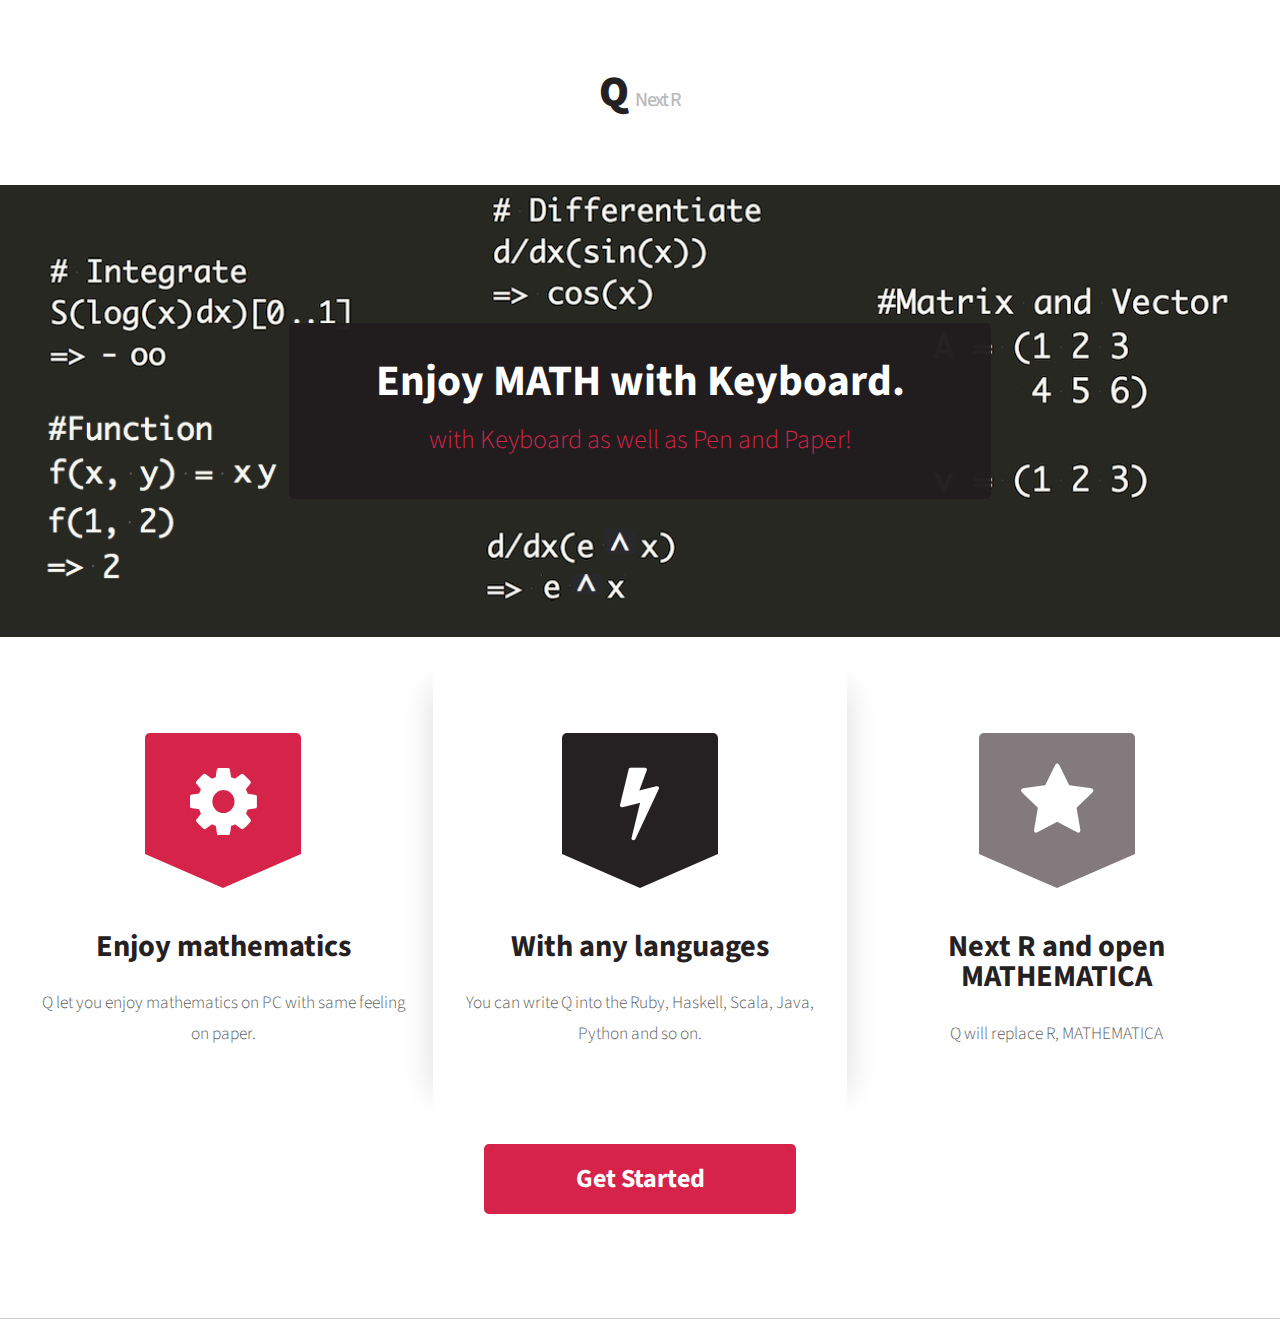
==== index.html @ 9d62e507 "From server" ====
<!DOCTYPE HTML>
<!--
	Dopetrope by HTML5 UP
	html5up.net | @n33co
	Free for personal and commercial use under the CCA 3.0 license (html5up.net/license)
-->
<html>
	<head>
		<title>Q language</title>
		<meta http-equiv="content-type" content="text/html; charset=utf-8" />
		<meta name="description" content="" />
		<meta name="keywords" content="" />
		<!--[if lte IE 8]><script src="css/ie/html5shiv.js"></script><![endif]-->
		<script src="js/jquery.min.js"></script>
		<script src="js/jquery.dropotron.min.js"></script>
		<script src="js/skel.min.js"></script>
		<script src="js/skel-layers.min.js"></script>
		<script src="js/init.js"></script>
		<noscript>
			<link rel="stylesheet" href="css/skel.css" />
			<link rel="stylesheet" href="css/style.css" />
			<link rel="stylesheet" href="css/style-desktop.css" />
		</noscript>
		<!--[if lte IE 8]><link rel="stylesheet" href="css/ie/v8.css" /><![endif]-->

		<script>
		  (function(i,s,o,g,r,a,m){i['GoogleAnalyticsObject']=r;i[r]=i[r]||function(){
		  (i[r].q=i[r].q||[]).push(arguments)},i[r].l=1*new Date();a=s.createElement(o),
		  m=s.getElementsByTagName(o)[0];a.async=1;a.src=g;m.parentNode.insertBefore(a,m)
		  })(window,document,'script','//www.google-analytics.com/analytics.js','ga');

		  ga('create', 'UA-50289438-5', 'auto');
		  ga('send', 'pageview');

		</script>

	</head>
	<body class="homepage">

		<!-- Header -->
			<div id="header-wrapper">
				<div id="header">

					<!-- Logo -->
						<h1><a href="index.html">Q</a> <span style='color: #bbb; font-weight: 500; font-size: 20px;'>Next R</span></h1>

					<!-- Banner -->
						<section id="banner">
							<header>
								<h2>Enjoy MATH with Keyboard.</h2>
								<p>with Keyboard as well as Pen and Paper!</p>
							</header>
						</section>

					<!-- Intro -->
						<section id="intro" class="container">
							<div class="row">
								<div class="4u">
									<section class="first">
										<i class="icon featured fa-cog"></i>
										<header>
											<h2>Enjoy mathematics</h2>
										</header>
										<p>Q let you enjoy mathematics on PC with same feeling on paper.</p>
									</section>
								</div>
								<div class="4u">
									<section class="middle">
										<i class="icon featured alt fa-flash"></i>
										<header>
											<h2>With any languages</h2>
										</header>
										<p>You can write Q into the Ruby, Haskell, Scala, Java, Python and so on.</p>
									</section>
								</div>
								<div class="4u">
									<section class="last">
										<i class="icon featured alt2 fa-star"></i>
										<header>
											<h2>Next R and open MATHEMATICA</h2>
										</header>
										<p>Q will replace R, MATHEMATICA</p>
									</section>
								</div>
							</div>
							<footer>
								<ul class="actions">
									<li><a href="https://github.com/gogotanaka/Q" class="button big">Get Started</a></li>
								</ul>
							</footer>
						</section>

				</div>
			</div>
	</body>
</html>
---- css/skel.css ----
/* Resets (http://meyerweb.com/eric/tools/css/reset/ | v2.0 | 20110126 | License: none (public domain)) */

	html,body,div,span,applet,object,iframe,h1,h2,h3,h4,h5,h6,p,blockquote,pre,a,abbr,acronym,address,big,cite,code,del,dfn,em,img,ins,kbd,q,s,samp,small,strike,strong,sub,sup,tt,var,b,u,i,center,dl,dt,dd,ol,ul,li,fieldset,form,label,legend,table,caption,tbody,tfoot,thead,tr,th,td,article,aside,canvas,details,embed,figure,figcaption,footer,header,hgroup,menu,nav,output,ruby,section,summary,time,mark,audio,video{margin:0;padding:0;border:0;font-size:100%;font:inherit;vertical-align:baseline;}article,aside,details,figcaption,figure,footer,header,hgroup,menu,nav,section{display:block;}body{line-height:1;}ol,ul{list-style:none;}blockquote,q{quotes:none;}blockquote:before,blockquote:after,q:before,q:after{content:'';content:none;}table{border-collapse:collapse;border-spacing:0;}body{-webkit-text-size-adjust:none}

/* Box Model */

	*, *:before, *:after {
		-moz-box-sizing: border-box;
		-webkit-box-sizing: border-box;
		box-sizing: border-box;
	}

/* Container */

	body {
		/* min-width: (containers) */
		min-width: 1200px;
	}

	.container {
		margin-left: auto;
		margin-right: auto;
		
		/* width: (containers) */
		width: 1200px;
	}

	/* Modifiers */
	
		.container.small {
			/* width: (containers) * 0.75; */
			width: 900px;
		}

		.container.big {
			width: 100%;

			/* max-width: (containers) * 1.25; */
			max-width: 1500px;

			/* min-width: (containers); */
			min-width: 1200px;
		}

/* Grid */

	.\31 2u { width: 100% }
	.\31 1u { width: 91.6666666667% }
	.\31 0u { width: 83.3333333333% }
	.\39 u { width: 75% }
	.\38 u { width: 66.6666666667% }
	.\37 u { width: 58.3333333333% }
	.\36 u { width: 50% }
	.\35 u { width: 41.6666666667% }
	.\34 u { width: 33.3333333333% }
	.\33 u { width: 25% }
	.\32 u { width: 16.6666666667% }
	.\31 u { width: 8.3333333333% }
	.\-11u { margin-left: 91.6666666667% }
	.\-10u { margin-left: 83.3333333333% }
	.\-9u { margin-left: 75% }
	.\-8u { margin-left: 66.6666666667% }
	.\-7u { margin-left: 58.3333333333% }
	.\-6u { margin-left: 50% }
	.\-5u { margin-left: 41.6666666667% }
	.\-4u { margin-left: 33.3333333333% }
	.\-3u { margin-left: 25% }
	.\-2u { margin-left: 16.6666666667% }
	.\-1u { margin-left: 8.3333333333% }

	/* Rows */

		.row > * {
			float: left;
		}

		.row:after {
			content: '';
			display: block;
			clear: both;
			height: 0;
		}

		.row:first-child > * {
			padding-top: 0 !important;
		}

		/* Normal */

			.row > * {
				/* padding-left: (gutters) */
				padding-left: 40px;
			}

			.row + .row > * {
				/* padding: (gutters) 0 0 (gutters) */
				padding: 40px 0 0 40px;
			}

			.row {
				/* margin-left: -(gutters) */
				margin-left: -40px;
			}

		/* Flush */

			.row.flush > * {
				padding-left: 0;
			}

			.row + .row.flush > * {
				padding: 0;
			}

			.row.flush {
				margin-left: 0;
			}

		/* Quarter */

			.row.quarter > * {
				/* padding-left: (gutters * 0.25) */
				padding-left: 10px;
			}

			.row + .row.quarter > * {
				/* padding: (gutters * 0.25) 0 0 (gutters * 0.25) */
				padding: 10px 0 0 10px;
			}

			.row.quarter {
				/* margin-left: -(gutters * 0.25) */
				margin-left: -10px;
			}

		/* Half */

			.row.half > * {
				/* padding-left: (gutters * 0.5) */
				padding-left: 20px;
			}

			.row + .row.half > * {
				/* padding: (gutters * 0.5) 0 0 (gutters * 0.5) */
				padding: 20px 0 0 20px;
			}

			.row.half {
				/* margin-left: -(gutters * 0.5) */
				margin-left: -20px;
			}

		/* One and (a) Half */

			.row.oneandhalf > * {
				/* padding-left: (gutters * 1.5) */
				padding-left: 60px;
			}

			.row + .row.oneandhalf > * {
				/* padding: (gutters * 1.5) 0 0 (gutters * 1.5) */
				padding: 60px 0 0 60px;
			}

			.row.oneandhalf {
				/* margin-left: -(gutters * 1.5) */
				margin-left: -60px;
			}

		/* Double */

			.row.double > * {
				/* padding-left: (gutters * 2) */
				padding-left: 80px;
			}

			.row + .row.double > * {
				/* padding: (gutters * 2) 0 0 (gutters * 2) */
				padding: 80px 0 0 80px;
			}

			.row.double {
				/* margin-left: -(gutters * 2) */
				margin-left: -80px;
			}
---- css/style.css ----
@charset 'UTF-8';
@import url("font-awesome.min.css");
@import url("http://fonts.googleapis.com/css?family=Source+Sans+Pro:300,400,700,900,300italic");

/*
	Dopetrope by HTML5 UP
	html5up.net | @n33co
	Free for personal and commercial use under the CCA 3.0 license (html5up.net/license)
*/

/*********************************************************************************/
/* Basic                                                                         */
/*********************************************************************************/

	body
	{
		background: #252122;
		background-image: url('images/bg02.png');
	}

		body.is-loading * {
			-moz-transition: none !important;
			-webkit-transition: none !important;
			-o-transition: none !important;
			-ms-transition: none !important;
			transition: none !important;
			-moz-animation: none !important;
			-webkit-animation: none !important;
			-o-animation: none !important;
			-ms-animation: none !important;
			animation: none !important;
		}

	body,input,textarea,select
	{
		font-family: 'Source Sans Pro';
		font-weight: 300;
		color: #5d5d5d;
	}

	strong, b
	{
		color: #252122;
		font-weight: 400;
	}

	i, em
	{
		font-style: italic;
	}

	sub
	{
		position: relative;
		top: 0.5em;
		font-size: 0.8em;
	}

	sup
	{
		position: relative;
		top: -0.5em;
		font-size: 0.8em;
	}

	blockquote
	{
		border-left: solid 0.75em #dddddd;
		padding: 1em 0 1em 1.5em;
		font-style: italic;
	}

	h1, h2, h3, h4, h5, h6
	{
		color: #252122;
		font-weight: 700;
	}

		h1 a, h2 a, h3 a, h4 a, h5 a, h6 a
		{
			color: inherit;
			text-decoration: none;
		}

	a
	{
		color: #d52349;
		text-decoration: underline;
	}

		a:hover
		{
			text-decoration: none;
		}

	br.clear
	{
		clear: both;
	}

	hr
	{
		border: 0;
		border-top: solid 1px #dddddd;
		height: 1px;
		margin: 2em 0 2em 0;
	}

	p, ul, ol, dl, table
	{
		margin-bottom: 2em;
	}

	/* Form */

		form
		{
		}

			form label
			{
				display: block;
				color: #252122;
				font-weight: 400;
				margin: 0 0 0.5em 0;
			}

			form input[type=text],
			form input[type=email],
			form input[type=password],
			form select,
			form textarea
			{
				-webkit-appearance: none;
				display: block;
				border: 0;
				padding: 0.75em 1em;
				font-size: 1em;
				border-radius: 5px;
				border: solid 1px #dddddd;
				background: #fff;
				width: 100%;
			}

			form input[type=text]:focus,
			form input[type=email]:focus,
			form input[type=password]:focus,
			form select:focus,
			form textarea:focus
			{
				box-shadow: inset 0px 0px 1px 1px #43bff0;
			}

			form textarea
			{
				height: 15em;
			}

			form .formerize-placeholder
			{
				color: #555 !important;
			}

			form ::-webkit-input-placeholder
			{
				color: #555 !important;
			}

			form :-moz-placeholder
			{
				color: #555 !important;
			}

			form ::-moz-placeholder
			{
				color: #555 !important;
			}

			form :-ms-input-placeholder
			{
				color: #555 !important;
			}

			form ::-moz-focus-inner
			{
				border: 0;
			}

	/* Tables */

		table
		{
			width: 100%;
		}

			table.default
			{
				width: 100%;
			}

				table.default tr
				{
					border-top: solid 1px #dddddd;
				}

					table.default tr:first-child
					{
						border-top: 0;
					}

				table.default td
				{
					padding: 0.5em 1em 0.5em 1em;
				}

				table.default th
				{
					text-align: left;
					padding: 0.5em 1em 0.5em 1em;
					font-weight: 700;
					margin: 0 0 1em 0;
				}

				table.default thead
				{
					border-bottom: solid 2px #dddddd;
				}

				table.default tfoot
				{
				}

				table.default tbody
				{
				}

	/* Section/Article */

		section,
		article
		{
			margin-bottom: 2.5em;
		}

			section > :last-child,
			article > :last-child
			{
				margin-bottom: 0;
			}

			section:last-child,
			article:last-child
			{
				margin-bottom: 0;
			}

		header
		{
		}

			header > p
			{
				display: block;
				font-style: italic;
			}

			header.major
			{
				position: relative;
				text-align: center;
				border-top: solid 1px #ccc;
				top: 1em;
			}

				header.major h2
				{
					background: #fff;
					position: relative;
					top: -0.65em;
					display: inline;
					margin: 0;
					padding: 0 1em 0 1em;
				}

	/* Box */

		.box
		{
			background: #ffffff;
			border-bottom: solid 1px #ccc;
		}

			.box .image.featured
			{
				position: relative;
				width: auto;
			}

	/* Button */

		input[type="button"],
		input[type="submit"],
		input[type="reset"],
		.button
		{
			-webkit-appearance: none;
			display: inline-block;
			text-decoration: none;
			cursor: pointer;
			border: 0;
			border-radius: 5px;
			background: #d52349;
			color: #fff !important;
			font-weight: 700;
			outline: 0;
			-moz-transition: background-color .25s ease-in-out;
			-webkit-transition: background-color .25s ease-in-out;
			-o-transition: background-color .25s ease-in-out;
			-ms-transition: background-color .25s ease-in-out;
			transition: background-color .25s ease-in-out;
		}

			input[type="button"]:hover,
			input[type="submit"]:hover,
			input[type="reset"]:hover,
			.button:hover
			{
				background: #e53359;
			}

			input[type="button"]:active,
			input[type="submit"]:active,
			input[type="reset"]:active,
			.button:active
			{
				background: #c51349;
			}

			input[type="button"].alt,
			input[type="submit"].alt,
			input[type="reset"].alt,
			.button.alt
			{
				background: #252122;
			}

				input[type="button"].alt:hover,
				input[type="submit"].alt:hover,
				input[type="reset"].alt:hover,
				.button.alt:hover
				{
					background: #353132;
				}

				input[type="button"].alt:active,
				input[type="submit"].alt:active,
				input[type="reset"].alt:active,
				.button.alt:active
				{
					background: #151112;
				}

			.button.icon
			{
			}

				.button.icon:before
				{
					opacity: 0.35;
					position: relative;
					top: 0.05em;
					margin-right: 0.75em;
				}

	/* Image */

		.image
		{
			display: inline-block;
			outline: 0;
		}

			.image img
			{
				display: block;
				width: 100%;
			}

			.image.centered
			{
				display: block;
				margin: 0 0 2em 0;
			}

				.image.centered img
				{
					margin: 0 auto;
					width: auto;
				}

			.image.featured
			{
				display: block;
				width: 100%;
				margin: 0 0 2em 0;
			}

			.image.left
			{
				float: left;
				margin: 0 2em 2em 0;
			}

	/* List */

		ul
		{
		}

			ul.default
			{
				list-style: disc;
				padding-left: 1em;
			}

				ul.default li
				{
					padding-left: 0.5em;
				}

			ul.contact
			{
			}

				ul.contact li
				{
					position: relative;
					border-top: solid 1px #ddd;
					padding: 1.3em 0 1.3em 7em;
				}

					ul.contact li h3
					{
						position: absolute;
						left: 0;
						top: 1.3em;
						font-size: 1.1em;
					}

					ul.contact li p
					{
						margin: 0;
					}

				ul.contact li:first-child
				{
					padding-top: 0;
					border-top: 0;
				}

					ul.contact li:first-child h3
					{
						top: 0;
					}

			ul.dates
			{
			}

				ul.dates li
				{
					position: relative;
					border-top: solid 1px #ddd;
					padding: 1.3em 0 1.3em 6.75em;
				}

				ul.dates .date
				{
					display: block;
					position: absolute;
					left: 0;
					top: 1.3em;
					background-color: #d52349;
					height: 3.5em;
					text-align: center;
					color: #fff;
					line-height: 1em;
					border-top-left-radius: 5px;
					border-bottom-left-radius: 5px;
					padding: 0.5em 0.75em 0 1em;
				}

					ul.dates .date:after
					{
						content: '';
						position: absolute;
						bottom: 0;
						right: -1.2em;
						border-left: solid 1.25em #d52349;
						border-top: solid 1.8em transparent;
						border-bottom: solid 1.8em transparent;
					}

					ul.dates .date strong
					{
						display: block;
						font-size: 1.75em;
						padding-top: 0.15em;
					}

				ul.dates h3
				{
					font-size: 1.1em;
				}

				ul.dates p
				{
					margin: 0;
				}

				ul.dates li:first-child
				{
					border-top: 0;
					padding-top: 0;
				}

					ul.dates li:first-child .date
					{
						top: 0;
					}

			ul.divided
			{
			}

				ul.divided li
				{
					border-top: solid 1px #ddd;
					padding: 1em 0 1em 0;
				}

				ul.divided li:first-child
				{
					border-top: 0;
					padding-top: 0;
				}

			ul.social
			{
				overflow: hidden;
				cursor: default;
			}

				ul.social li
				{
					display: inline-block;
				}

				ul.social li:first-child
				{
					margin-left: 0;
				}

				ul.social li a
				{
					display: inline-block;
					width: 3em;
					height: 3em;
					text-align: center;
					border-radius: 5px;
					background: #888;
					-moz-transition: background-color .25s ease-in-out;
					-webkit-transition: background-color .25s ease-in-out;
					-o-transition: background-color .25s ease-in-out;
					-ms-transition: background-color .25s ease-in-out;
					transition: background-color .25s ease-in-out;
				}

					ul.social li a:before
					{
						color: #fff;
						font-size: 2em;
						line-height: 1.5em;
					}

				ul.social li a.fa-facebook			{ background: #3c5a98; }
				ul.social li a.fa-facebook:hover	{ background: #4c6aa8; }
				ul.social li a.fa-twitter			{ background: #2daae4; }
				ul.social li a.fa-twitter:hover		{ background: #3dbaf4; }
				ul.social li a.fa-dribbble			{ background: #c4376b; }
				ul.social li a.fa-dribbble:hover	{ background: #d4477b; }
				ul.social li a.fa-linkedin			{ background: #006599; }
				ul.social li a.fa-linkedin:hover	{ background: #1075a9; }
				ul.social li a.fa-tumblr			{ background: #2b4661; }
				ul.social li a.fa-tumblr:hover		{ background: #3b5671; }
				ul.social li a.fa-google-plus		{ background: #da2713; }
				ul.social li a.fa-google-plus:hover	{ background: #ea3723; }

		ol
		{
		}

			ol.default
			{
				list-style: decimal;
				padding-left: 1.25em;
			}

				ol.default li
				{
					padding-left: 0.25em;
				}

/*********************************************************************************/
/* Icons                                                                         */
/*********************************************************************************/

	.icon {
		position: relative;
		text-decoration: none;
	}

		.icon:before {
			-moz-osx-font-smoothing: grayscale;
			-webkit-font-smoothing: antialiased;
			font-family: FontAwesome;
			font-style: normal;
			font-weight: normal;
			text-transform: none !important;
		}

		.icon > .label {
			display: none;
		}

		.icon.featured
		{
			position: relative;
			display: inline-block;
			background-color: #d52349;
			width: 9em;
			padding: 1.75em 0 0.75em 0;
			border-top-left-radius: 5px;
			border-top-right-radius: 5px;
			margin: 0 0 4.5em 0;
			cursor: default;
		}

			.icon.featured:before
			{
				font-size: 4.5em;
				line-height: 1em;
				color: #fff;
			}

			.icon.featured:after
			{
				content: '';
				position: absolute;
				bottom: -1.95em;
				left: 0;
				border-top: solid 2em #d52349;
				border-left: solid 4.5em transparent;
				border-right: solid 4.5em transparent;
			}

			.icon.featured.alt
			{
				background-color: #252122;
			}

				.icon.featured.alt:after
				{
					border-top-color: #252122;
				}

			.icon.featured.alt2
			{
				background-color: #827a7c;
			}

				.icon.featured.alt2:after
				{
					border-top-color: #827a7c;
				}

/*********************************************************************************/
/* Banner                                                                        */
/*********************************************************************************/

	#banner
	{
		background: #272822 url('../images/pic01.jpg');
		background-position: center center;
		background-size: auto 100%;
		background-repeat: no-repeat;
		text-align: center;
	}

		#banner header
		{
			background-color: #252122;
			background-color: rgba(34,30,31,0.98);
		}

			#banner header h2
			{
				color: #fff;
				font-weight: 700;
			}

			#banner header p
			{
				color: #d52349;
				padding: 0;
				font-style: normal;
				margin: 0;
			}

/*********************************************************************************/
/* Wrappers                                                                      */
/*********************************************************************************/

	#header-wrapper
	{
		position: relative;
		background: #ffffff;
		border-bottom: solid 1px #ccc;
	}

	#main-wrapper
	{
		position: relative;
		background: #f7f7f7 url('images/bg02.png');
	}

		#main-wrapper:before
		{
			content: '';
			position: absolute;
			top: 0;
			left: 0;
			width: 100%;
			background: url('images/bg01.png');
			background-size: 100% 100%;
			z-index: 0;
			opacity: 0.1;
		}

		#main-wrapper .major
		{
		}

			#main-wrapper .major h2
			{
				background: #f7f7f7 url('images/bg02.png');
			}

	#footer-wrapper
	{
		position: relative;
		color: #858484;
	}

		#footer-wrapper:before
		{
			content: '';
			position: absolute;
			top: 0;
			left: 0;
			width: 100%;
			background: url('images/bg01.png');
			background-size: 100% 100%;
			z-index: 0;
			opacity: 0.5;
		}

		#footer-wrapper a
		{
			color: #c5c4c4;
		}

		#footer-wrapper h2,
		#footer-wrapper h3,
		#footer-wrapper h4,
		#footer-wrapper h5,
		#footer-wrapper h6,
		#footer-wrapper strong,
		#footer-wrapper b
		{
			color: #fff;
		}

		#footer-wrapper h1 a,
		#footer-wrapper h2 a,
		#footer-wrapper h3 a,
		#footer-wrapper h4 a,
		#footer-wrapper h5 a,
		#footer-wrapper h6 a
		{
			color: inherit;
		}

		#footer-wrapper ul.contact li
		{
			border-top-color: #353434;
			border-top-color: rgba(255,255,255,0.05);
		}

		#footer-wrapper ul.dates li
		{
			border-top-color: #353434;
			border-top-color: rgba(255,255,255,0.05);
		}

		#footer-wrapper ul.divided li
		{
			border-top-color: #353434;
			border-top-color: rgba(255,255,255,0.05);
		}

/*********************************************************************************/
/* Intro                                                                         */
/*********************************************************************************/

	#intro
	{
		text-align: center;
	}

/*********************************************************************************/
/* Copyright                                                                     */
/*********************************************************************************/

	#copyright
	{
		text-align: center;
	}

		#copyright .links
		{
			display: inline-block;
			background: #2C2929;
			background: rgba(255,255,255,0.05);
			border-radius: 5px;
			margin: 0;
		}
---- css/style-desktop.css ----
/*
	Dopetrope by HTML5 UP
	html5up.net | @n33co
	Free for personal and commercial use under the CCA 3.0 license (html5up.net/license)
*/

/*********************************************************************************/
/* Basic                                                                         */
/*********************************************************************************/

	body,input,textarea,select
	{
		font-size: 13pt;
		line-height: 1.75em;
	}
	
	h2
	{
		font-size: 1.5em;
	}
	
	h3
	{
		font-size: 1.35em;
	}

	/* Section/Article */

		header
		{
			margin: 0 0 1.5em 0;
		}
		
			header > p
			{
				margin: 0.5em 0 0 0;
				padding-bottom: 0.5em;
			}

			header.major
			{
				margin: 0 0 3em 0;
			}

		footer
		{
			margin: 2.25em 0 0 0;
		}
	
	/* Box */

		.box
		{
			padding: 2.75em 1.75em 2.75em 1.75em;
		}
		
			.box .image.featured
			{
				left: 1.75em;
				top: 1.75em;
				margin: -4.5em 0 4.25em -3.5em;
			}

			.box.post
			{
			}
			
				.box.post header
				{
					padding-top: 1em;
					margin: 0 0 2em 0;
				}
			
				.box.post h2
				{
					font-size: 2.5em;
					letter-spacing: -0.015em;
				}
				
				.box.post header > p
				{
					margin-top: 1.25em;
					font-size: 1.25em;
				}

	/* Button */
	
		input[type="button"],
		input[type="submit"],
		input[type="reset"],
		.button
		{
			font-size: 1.1em;
			padding: 0.65em 1.5em 0.65em 1.5em;
		}

			input[type="button"].big,
			input[type="submit"].big,
			input[type="reset"].big,
			.button.big
			{
				font-size: 1.5em;
				padding: 0.75em 1.5em 0.75em 1.5em;
			}

	/* List */

		ul.actions
		{
		}
		
			ul.actions li
			{
				display: inline-block;
				margin-left: 1em;
			}
			
			ul.actions li:first-child
			{
				margin-left: 0;
			}

		ul.links
		{
		}

			ul.links li
			{
				display: inline-block;
				border-left: solid 1px rgba(255,255,255,0.05);
				padding: 0 0 0 1em;
				margin: 0 0 0 1em;
			}
			
			ul.links li:first-child
			{
				border-left: 0;
				padding-left: 0;
				margin-left: 0;
			}

		ul.social
		{
			margin: 0 0 3.25em 0;
		}

			ul.social li
			{
				margin-left: 0.75em;
			}

/*********************************************************************************/
/* Wrappers                                                                      */
/*********************************************************************************/

	#header-wrapper
	{
		padding: 4.5em 0 4em 0;
	}

	#main-wrapper
	{
		padding: 4em 0 4em 0;
	}

	#footer-wrapper
	{
		padding: 4em 0 4em 0;
	}

		#footer-wrapper header
		{
			margin: 0 0 3em 0;
		}
		
			#footer-wrapper header h2
			{
				font-size: 1.75em;
			}

/*********************************************************************************/
/* Header                                                                        */
/*********************************************************************************/

	#header
	{
		text-align: center;
	}
	
		#header h1
		{
			color: #252122;
			font-weight: 900;
			font-size: 2.5em;
			letter-spacing: -0.035em;
			margin: 0 0 1em 0;
		}

/*********************************************************************************/
/* Nav                                                                           */
/*********************************************************************************/

	#nav
	{
	}

		#nav > ul
		{
			margin: 0;
		}

		#nav > ul > li > ul
		{
			display: none;
		}

		#nav > ul > li
		{
			display: inline-block;
			font-style: italic;
			margin: 0 0.35em 0 0.35em;
		}
		
			#nav > ul > li > a
			{
				border-radius: 5px;
				color: #5d5d5d;
				text-decoration: none;
				padding: 0.6em 1.2em 0.6em 1.2em;
				-moz-transition: background-color .25s ease-in-out;
				-webkit-transition: background-color .25s ease-in-out;
				-o-transition: background-color .25s ease-in-out;
				-ms-transition: background-color .25s ease-in-out;
				transition: background-color .25s ease-in-out;
				outline: 0;
			}

		#nav > ul > li:hover
		{
		}
		
			#nav > ul > li:hover > a
			{
				background: #f3f3f3;
			}
			
		#nav > ul > li.active
		{
		}
		
			#nav > ul > li.active > a
			{
				background: #f3f3f3;
			}
			
		#nav > ul > li.current
		{
		}
		
			#nav > ul > li.current > a
			{
				background: #d52349;
				color: #fff !important;
				font-weight: 700;
			}
			
	.dropotron
	{
		border-radius: 5px;
		background-color: #252122;
		background-color: rgba(34,30,31,0.98);
		padding: 1.25em 1.5em 1.25em 1.5em;
		font-style: italic;
		min-width: 13em;
		box-shadow: 0px 8px 15px 0px rgba(0,0,0,0.5);
		text-align: left;
		margin-top: -1.25em;
		margin-left: -1px;
	}
	
		.dropotron a,
		.dropotron span
		{
			color: #aaa;
			text-decoration: none;
			-moz-transition: color .25s ease-in-out;
			-webkit-transition: color .25s ease-in-out;
			-o-transition: color .25s ease-in-out;
			-ms-transition: color .25s ease-in-out;
			transition: color .25s ease-in-out;
		}
		
		.dropotron li
		{
			padding: 0.25em 0 0.25em 0;
		}

			.dropotron li:hover > a,
			.dropotron li:hover >span
			{
				color: #fff;
			}

		.dropotron.level-0
		{
			margin-top: 2em;
		}
		
			.dropotron.level-0:before
			{
				content: '';
				display: block;
				position: absolute;
				left: 50%;
				margin-left: -10px;
				top: -9px;
				border-left: solid 10px transparent;
				border-right: solid 10px transparent;
				border-bottom: solid 10px #252122;
				border-bottom-color: rgba(34,30,31,0.98);
			}

/*********************************************************************************/
/* Banner                                                                        */
/*********************************************************************************/

	#banner
	{
		position: relative;
		padding: 8em 0;
		margin: 4em 0 0 0;
	}
	
		#banner header
		{
			display: inline-block;
			padding: 2.5em 5em;
			border-radius: 5px;
		}
		
			#banner header h2
			{
				font-size: 2.5em;
				margin: 0 0 0.65em 0;
			}

			#banner header p
			{
				font-size: 1.5em;
			}
			
/*********************************************************************************/
/* Footer                                                                        */
/*********************************************************************************/

	#footer
	{
	}

/*********************************************************************************/
/* Main                                                                          */
/*********************************************************************************/

	#main
	{
	}

/*********************************************************************************/
/* Intro                                                                         */
/*********************************************************************************/

	#intro
	{
		overflow: hidden;
	}
	
		#intro section
		{
			margin: 3em 0;
			padding: 2.5em 0;
		}

		#intro h2
		{
			font-size: 1.75em;
		}
		
		#intro p
		{
			margin: 0;
		}
	
		#intro .middle
		{
			position: relative;
			z-index: 1;
		}
		
			#intro .middle:before
			{
				content: '';
				width: 32px;
				height: 100%;
				position: absolute;
				left: -24px;
				top: 0;
				display: block;
				z-index: -1;
				box-shadow:		32px 0 0 0 #fff,
								0 -32px 0 0 #fff,
								0 32px 0 0 #fff,
								32px 32px 0 0 #fff,
								32px -32px 0 0 #fff,
								0 0 32px 0 rgba(0,0,0,0.15);
			}

			#intro .middle:after
			{
				content: '';
				width: 32px;
				height: 100%;
				position: absolute;
				right: -24px;
				top: 0;
				display: block;
				z-index: -1;
				box-shadow:		-32px 0 0 0 #fff,
								0 -32px 0 0 #fff,
								0 32px 0 0 #fff,
								-32px 32px 0 0 #fff,
								-32px -32px 0 0 #fff,
								0 0 32px 0 rgba(0,0,0,0.15);
			}
		
		#intro .button
		{
			min-width: 12em;
		}

		#intro footer
		{
			margin: 0;
		}

/*********************************************************************************/
/* Copyright                                                                     */
/*********************************************************************************/
		
	#copyright
	{
		margin: 3em 0 2em 0;
	}
	
		#copyright .links
		{
			padding: 0.85em 2.25em 0.85em 2.25em;
		}
---- css/ie/v8.css ----
/*
	Dopetrope by HTML5 UP
	html5up.net | @n33co
	Free for personal and commercial use under the CCA 3.0 license (html5up.net/license)
*/

/*********************************************************************************/
/* Basic                                                                         */
/*********************************************************************************/

	form input[type=text],
	form input[type=password],
	form select,
	form textarea,
	input[type="button"],
	input[type="submit"],
	input[type="reset"],
	.button,
	ul.social li a,
	.icon.featured,
	#copyright .links,
	#nav > ul > li > a,
	.dropotron
	{
		position: relative;
		-ms-behavior: url('css/ie/PIE.htc');
	}

	.dropotron.level-0
	{
		box-shadow: none !important;
	}

/*********************************************************************************/
/* Banner                                                                        */
/*********************************************************************************/

	#banner
	{
		background-position: auto;
		background-size: contain;
		-ms-behavior: url('css/ie/backgroundsize.min.htc');
	}
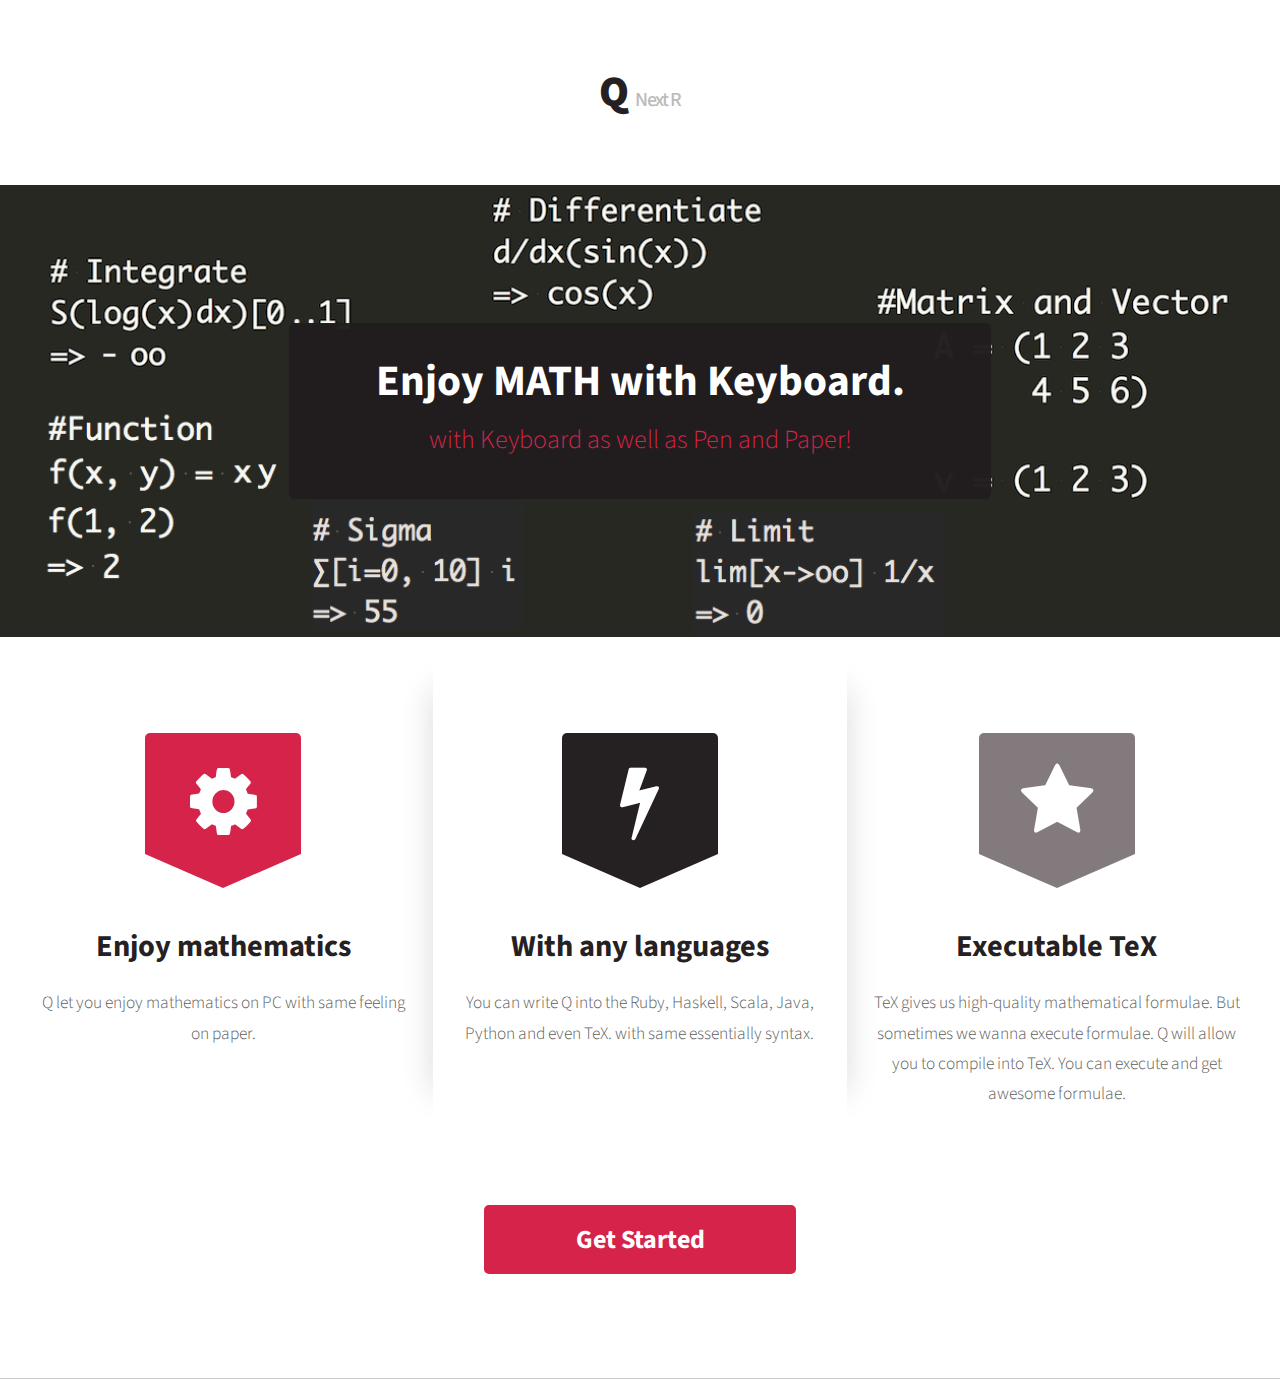
==== commit b5f5371e: "Update" ====
--- a/index.html
+++ b/index.html
@@ -1,96 +1,98 @@
 <!DOCTYPE HTML>
 <!--
-	Dopetrope by HTML5 UP
-	html5up.net | @n33co
-	Free for personal and commercial use under the CCA 3.0 license (html5up.net/license)
+  Dopetrope by HTML5 UP
+  html5up.net | @n33co
+  Free for personal and commercial use under the CCA 3.0 license (html5up.net/license)
 -->
 <html>
-	<head>
-		<title>Q language</title>
-		<meta http-equiv="content-type" content="text/html; charset=utf-8" />
-		<meta name="description" content="" />
-		<meta name="keywords" content="" />
-		<!--[if lte IE 8]><script src="css/ie/html5shiv.js"></script><![endif]-->
-		<script src="js/jquery.min.js"></script>
-		<script src="js/jquery.dropotron.min.js"></script>
-		<script src="js/skel.min.js"></script>
-		<script src="js/skel-layers.min.js"></script>
-		<script src="js/init.js"></script>
-		<noscript>
-			<link rel="stylesheet" href="css/skel.css" />
-			<link rel="stylesheet" href="css/style.css" />
-			<link rel="stylesheet" href="css/style-desktop.css" />
-		</noscript>
-		<!--[if lte IE 8]><link rel="stylesheet" href="css/ie/v8.css" /><![endif]-->
+  <head>
+    <title>Q language</title>
+    <meta http-equiv="content-type" content="text/html; charset=utf-8" />
+    <meta name="description" content="" />
+    <meta name="keywords" content="" />
+    <!--[if lte IE 8]><script src="css/ie/html5shiv.js"></script><![endif]-->
+    <script src="js/jquery.min.js"></script>
+    <script src="js/jquery.dropotron.min.js"></script>
+    <script src="js/skel.min.js"></script>
+    <script src="js/skel-layers.min.js"></script>
+    <script src="js/init.js"></script>
+    <noscript>
+      <link rel="stylesheet" href="css/skel.css" />
+      <link rel="stylesheet" href="css/style.css" />
+      <link rel="stylesheet" href="css/style-desktop.css" />
+    </noscript>
+    <!--[if lte IE 8]><link rel="stylesheet" href="css/ie/v8.css" /><![endif]-->
 
-		<script>
-		  (function(i,s,o,g,r,a,m){i['GoogleAnalyticsObject']=r;i[r]=i[r]||function(){
-		  (i[r].q=i[r].q||[]).push(arguments)},i[r].l=1*new Date();a=s.createElement(o),
-		  m=s.getElementsByTagName(o)[0];a.async=1;a.src=g;m.parentNode.insertBefore(a,m)
-		  })(window,document,'script','//www.google-analytics.com/analytics.js','ga');
+    <script>
+      (function(i,s,o,g,r,a,m){i['GoogleAnalyticsObject']=r;i[r]=i[r]||function(){
+      (i[r].q=i[r].q||[]).push(arguments)},i[r].l=1*new Date();a=s.createElement(o),
+      m=s.getElementsByTagName(o)[0];a.async=1;a.src=g;m.parentNode.insertBefore(a,m)
+      })(window,document,'script','//www.google-analytics.com/analytics.js','ga');
 
-		  ga('create', 'UA-50289438-5', 'auto');
-		  ga('send', 'pageview');
+      ga('create', 'UA-50289438-5', 'auto');
+      ga('send', 'pageview');
 
-		</script>
+    </script>
 
-	</head>
-	<body class="homepage">
+  </head>
+  <body class="homepage">
 
-		<!-- Header -->
-			<div id="header-wrapper">
-				<div id="header">
+    <!-- Header -->
+      <div id="header-wrapper">
+        <div id="header">
 
-					<!-- Logo -->
-						<h1><a href="index.html">Q</a> <span style='color: #bbb; font-weight: 500; font-size: 20px;'>Next R</span></h1>
+          <!-- Logo -->
+            <h1><a href="index.html">Q</a> <span style='color: #bbb; font-weight: 500; font-size: 20px;'>Next R</span></h1>
 
-					<!-- Banner -->
-						<section id="banner">
-							<header>
-								<h2>Enjoy MATH with Keyboard.</h2>
-								<p>with Keyboard as well as Pen and Paper!</p>
-							</header>
-						</section>
+          <!-- Banner -->
+            <section id="banner">
+              <header>
+                <h2>Enjoy MATH with Keyboard.</h2>
+                <p>with Keyboard as well as Pen and Paper!</p>
+              </header>
+            </section>
 
-					<!-- Intro -->
-						<section id="intro" class="container">
-							<div class="row">
-								<div class="4u">
-									<section class="first">
-										<i class="icon featured fa-cog"></i>
-										<header>
-											<h2>Enjoy mathematics</h2>
-										</header>
-										<p>Q let you enjoy mathematics on PC with same feeling on paper.</p>
-									</section>
-								</div>
-								<div class="4u">
-									<section class="middle">
-										<i class="icon featured alt fa-flash"></i>
-										<header>
-											<h2>With any languages</h2>
-										</header>
-										<p>You can write Q into the Ruby, Haskell, Scala, Java, Python and so on.</p>
-									</section>
-								</div>
-								<div class="4u">
-									<section class="last">
-										<i class="icon featured alt2 fa-star"></i>
-										<header>
-											<h2>Next R and open MATHEMATICA</h2>
-										</header>
-										<p>Q will replace R, MATHEMATICA</p>
-									</section>
-								</div>
-							</div>
-							<footer>
-								<ul class="actions">
-									<li><a href="https://github.com/gogotanaka/Q" class="button big">Get Started</a></li>
-								</ul>
-							</footer>
-						</section>
+          <!-- Intro -->
+            <section id="intro" class="container">
+              <div class="row">
+                <div class="4u">
+                  <section class="first">
+                    <i class="icon featured fa-cog"></i>
+                    <header>
+                      <h2>Enjoy mathematics</h2>
+                    </header>
+                    <p>Q let you enjoy mathematics on PC with same feeling on paper.</p>
+                  </section>
+                </div>
+                <div class="4u">
+                  <section class="middle">
+                    <i class="icon featured alt fa-flash"></i>
+                    <header>
+                      <h2>With any languages</h2>
+                    </header>
+                    <p>You can write Q into the Ruby, Haskell, Scala, Java, Python and even TeX. with same essentially syntax.</p>
+                  </section>
+                </div>
+                <div class="4u">
+                  <section class="last">
+                    <i class="icon featured alt2 fa-star"></i>
+                    <header>
+                      <h2>Executable TeX</h2>
+                    </header>
+                    <p>
+                    TeX gives us high-quality mathematical formulae. But sometimes we wanna execute formulae.
+                    Q will allow you to compile into TeX. You can execute and get awesome formulae.</p>
+                  </section>
+                </div>
+              </div>
+              <footer>
+                <ul class="actions">
+                  <li><a href="https://github.com/gogotanaka/Q" class="button big">Get Started</a></li>
+                </ul>
+              </footer>
+            </section>
 
-				</div>
-			</div>
-	</body>
+        </div>
+      </div>
+  </body>
 </html>
--- a/css/style.css
+++ b/css/style.css
@@ -690,7 +690,7 @@
 
 	#banner
 	{
-		background: #272822 url('../images/pic01.jpg');
+		background: #272822 url('../images/pic01.png');
 		background-position: center center;
 		background-size: auto 100%;
 		background-repeat: no-repeat;
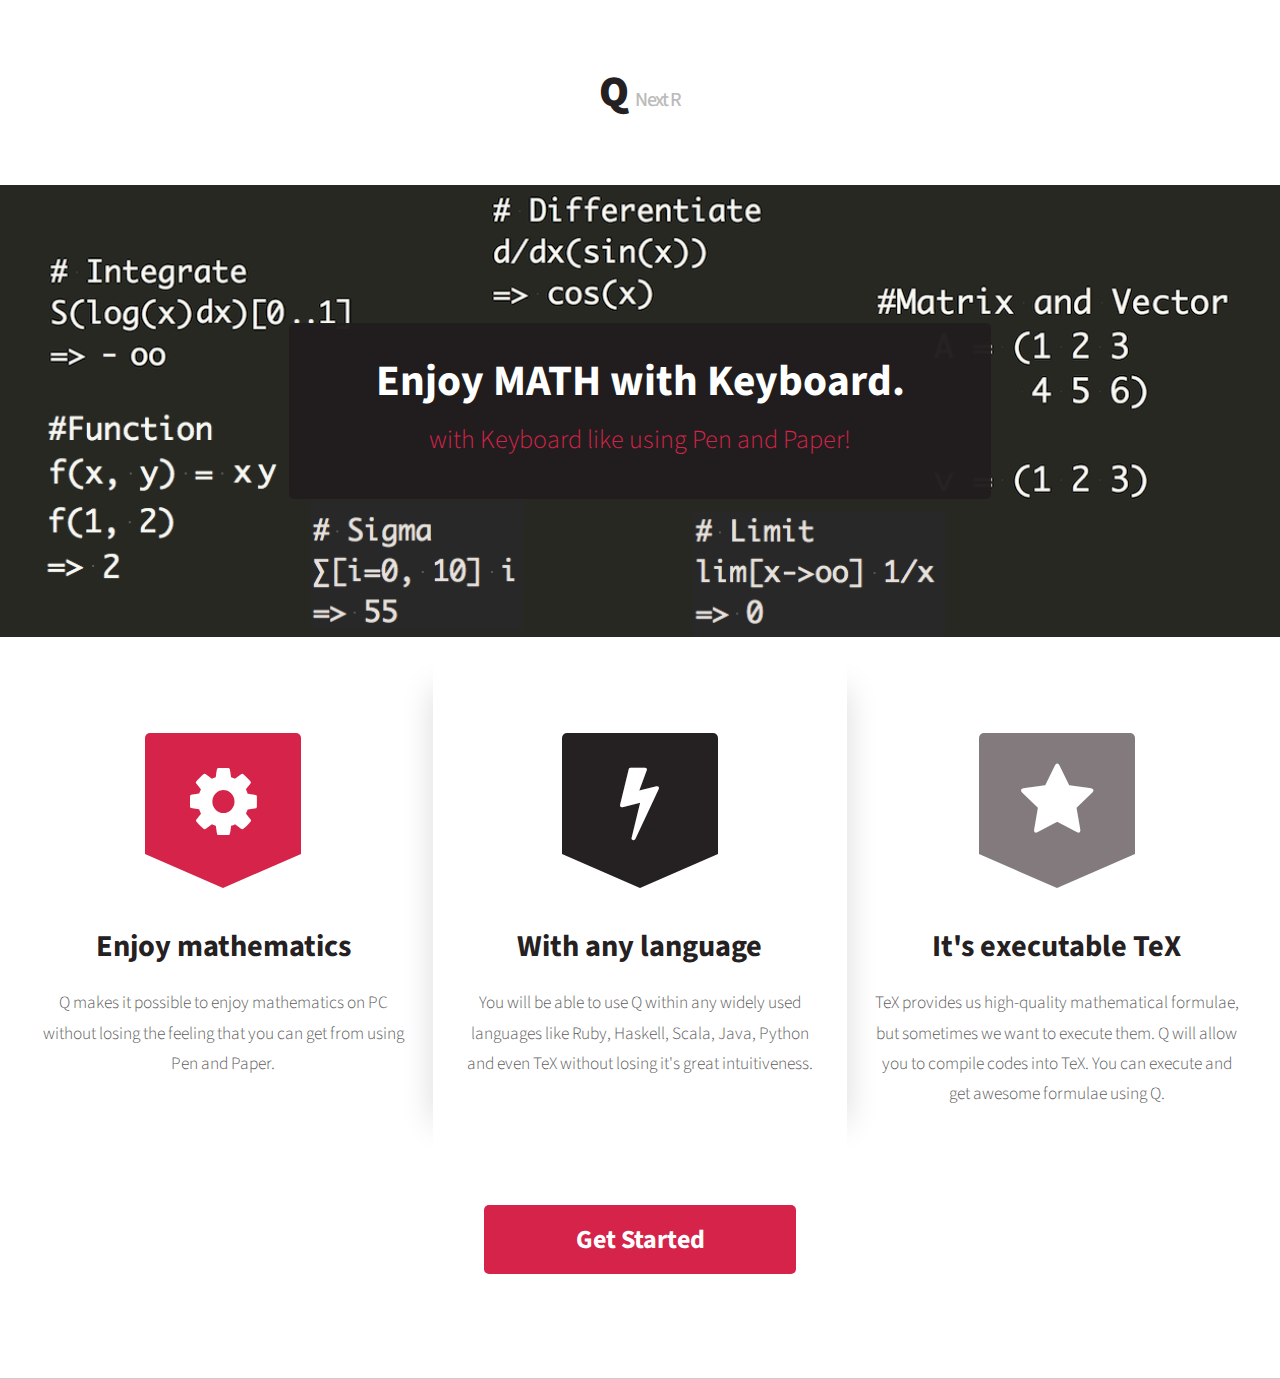
==== commit d60130df: "Improve en" ====
--- a/index.html
+++ b/index.html
@@ -48,7 +48,7 @@
             <section id="banner">
               <header>
                 <h2>Enjoy MATH with Keyboard.</h2>
-                <p>with Keyboard as well as Pen and Paper!</p>
+                <p>with Keyboard like using Pen and Paper!</p>
               </header>
             </section>
 
@@ -61,27 +61,29 @@
                     <header>
                       <h2>Enjoy mathematics</h2>
                     </header>
-                    <p>Q let you enjoy mathematics on PC with same feeling on paper.</p>
+                    <p>
+                      Q makes it possible to enjoy mathematics on PC without losing the feeling that you can get from using Pen and Paper.
+                    </p>
                   </section>
                 </div>
                 <div class="4u">
                   <section class="middle">
                     <i class="icon featured alt fa-flash"></i>
                     <header>
-                      <h2>With any languages</h2>
+                      <h2>With any language</h2>
                     </header>
-                    <p>You can write Q into the Ruby, Haskell, Scala, Java, Python and even TeX. with same essentially syntax.</p>
+                    <p>You will be able to use Q within any widely used languages like Ruby, Haskell, Scala, Java, Python and even TeX without losing it's great intuitiveness.</p>
                   </section>
                 </div>
                 <div class="4u">
                   <section class="last">
                     <i class="icon featured alt2 fa-star"></i>
                     <header>
-                      <h2>Executable TeX</h2>
+                      <h2>It's executable TeX</h2>
                     </header>
                     <p>
-                    TeX gives us high-quality mathematical formulae. But sometimes we wanna execute formulae.
-                    Q will allow you to compile into TeX. You can execute and get awesome formulae.</p>
+                      TeX provides us high-quality mathematical formulae, but sometimes we want to execute them. Q will allow you to compile codes into TeX. You can execute and get awesome formulae using Q.
+                    </p>
                   </section>
                 </div>
               </div>
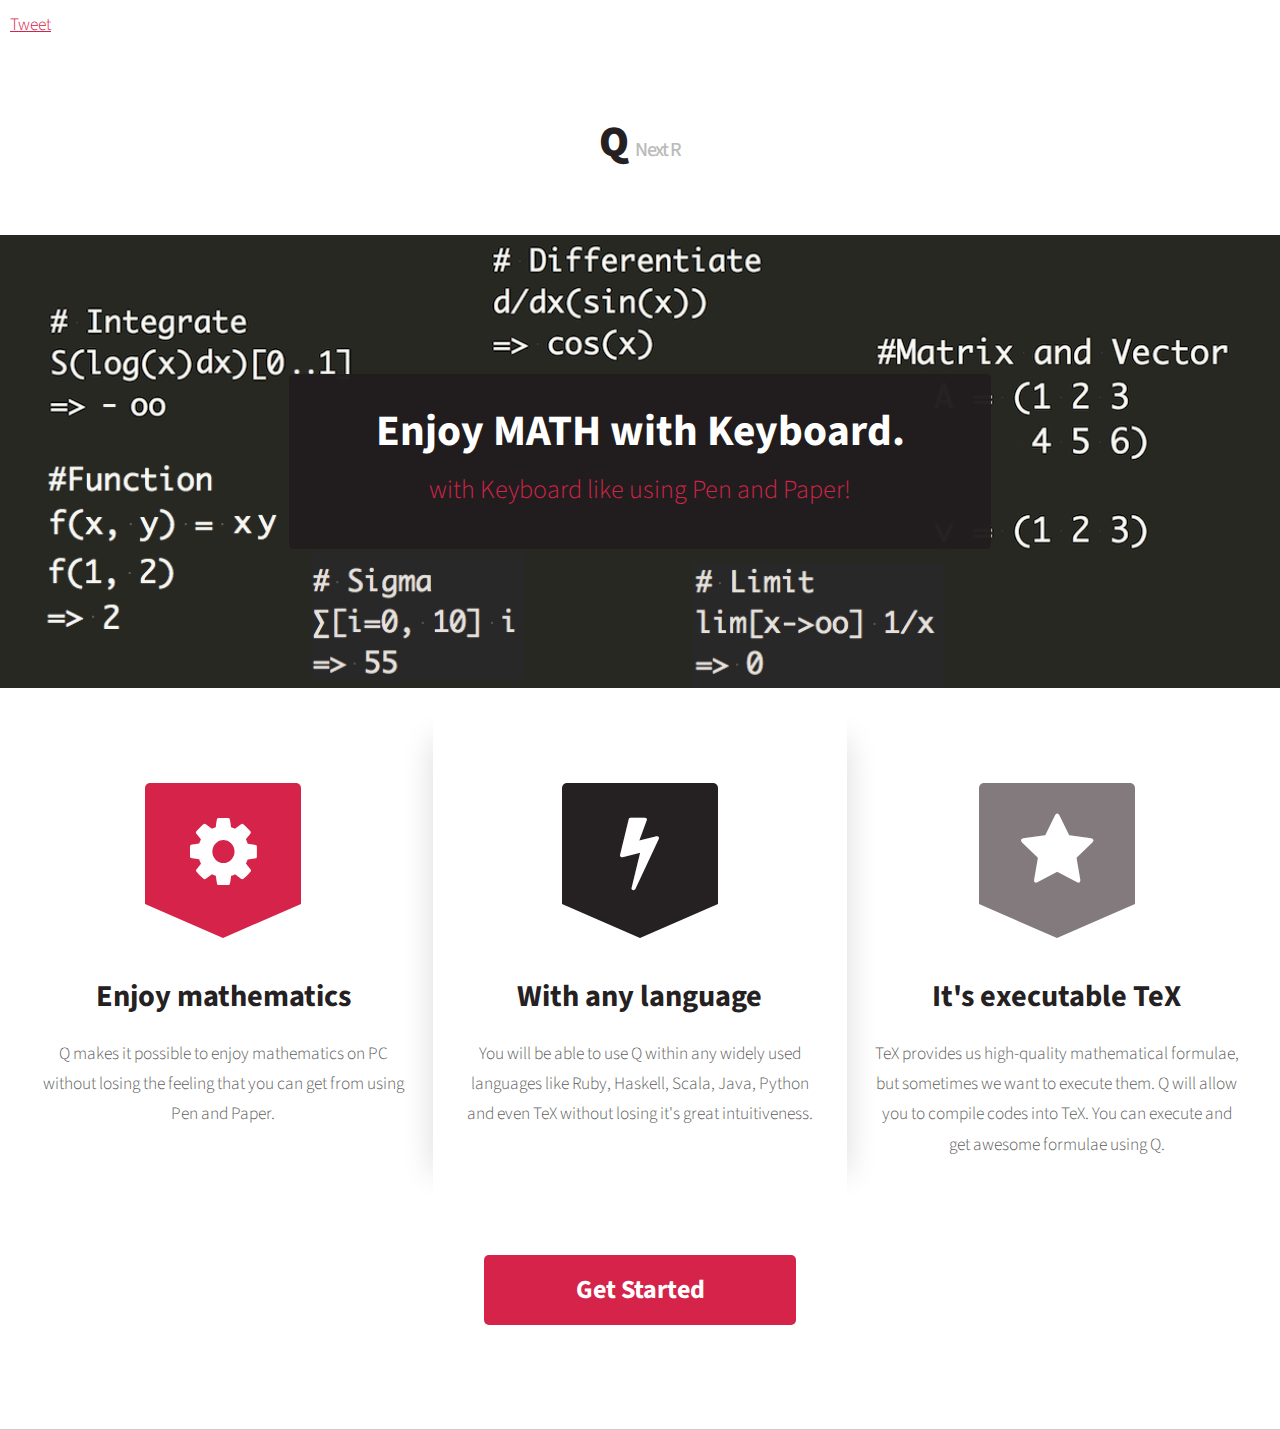
==== commit f80a5c9e: "Update social btn" ====
--- a/index.html
+++ b/index.html
@@ -36,7 +36,16 @@
 
   </head>
   <body class="homepage">
+    <div style='background-color: #fff; padding: 10px;'>
 
+    <span style=''>
+<a href="https://twitter.com/share" class="twitter-share-button" data-url="http://q-language.org/ja/" data-via="gogotanaka_en">Tweet</a>
+<script>!function(d,s,id){var js,fjs=d.getElementsByTagName(s)[0],p=/^http:/.test(d.location)?'http':'https';if(!d.getElementById(id)){js=d.createElement(s);js.id=id;js.src=p+'://platform.twitter.com/widgets.js';fjs.parentNode.insertBefore(js,fjs);}}(document, 'script', 'twitter-wjs');</script>
+</span>
+      <iframe src="http://ghbtns.com/github-btn.html?user=gogotanaka&repo=Q&type=watch&count=true"
+      allowtransparency="true" frameborder="0" scrolling="0" width="110" height="20"></iframe>
+
+    </div>
     <!-- Header -->
       <div id="header-wrapper">
         <div id="header">
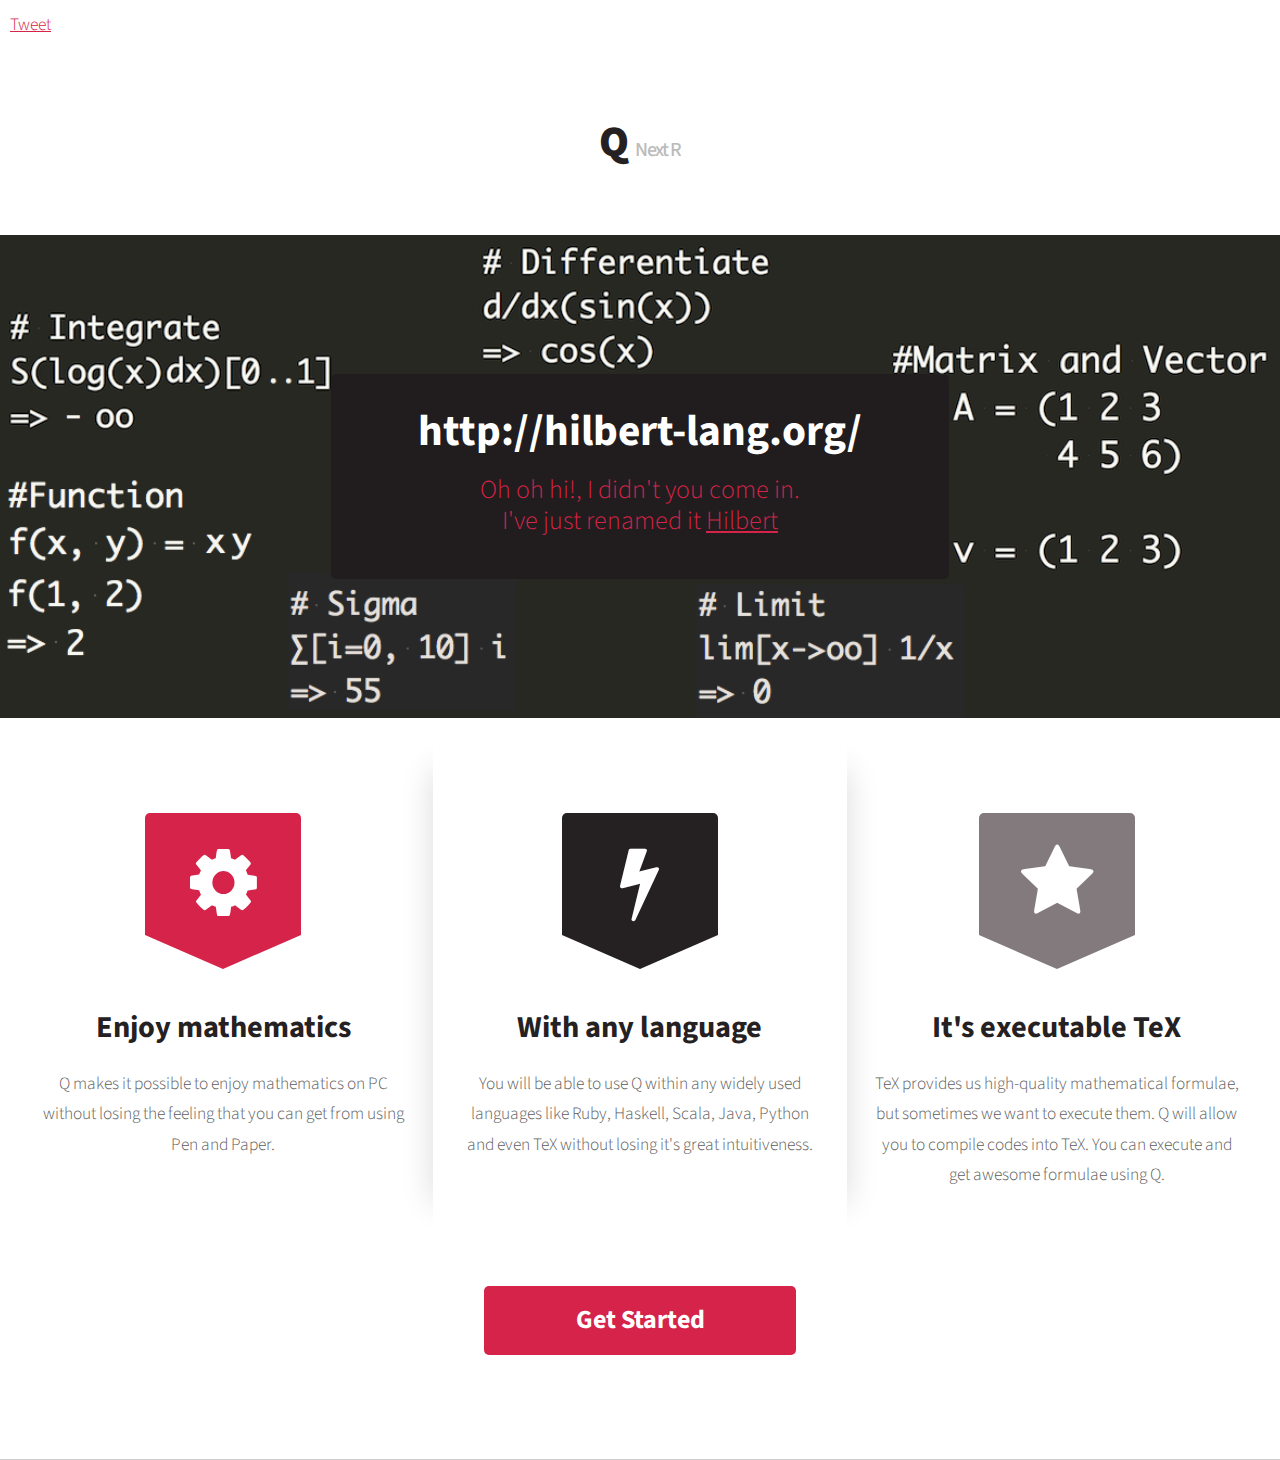
==== commit 80ac5c98: "Renamed" ====
--- a/index.html
+++ b/index.html
@@ -6,7 +6,7 @@
 -->
 <html>
   <head>
-    <title>Q language</title>
+    <title>Q language - Enjoy mathematics with Keyboard.</title>
     <meta http-equiv="content-type" content="text/html; charset=utf-8" />
     <meta name="description" content="" />
     <meta name="keywords" content="" />
@@ -39,10 +39,10 @@
     <div style='background-color: #fff; padding: 10px;'>
 
     <span style=''>
-<a href="https://twitter.com/share" class="twitter-share-button" data-url="http://q-language.org/ja/" data-via="gogotanaka_en">Tweet</a>
+<a href="https://twitter.com/share" class="twitter-share-button" data-url="http://q-language.org/" data-via="gogo_tanaka">Tweet</a>
 <script>!function(d,s,id){var js,fjs=d.getElementsByTagName(s)[0],p=/^http:/.test(d.location)?'http':'https';if(!d.getElementById(id)){js=d.createElement(s);js.id=id;js.src=p+'://platform.twitter.com/widgets.js';fjs.parentNode.insertBefore(js,fjs);}}(document, 'script', 'twitter-wjs');</script>
 </span>
-      <iframe src="http://ghbtns.com/github-btn.html?user=gogotanaka&repo=Q&type=watch&count=true"
+      <iframe src="http://ghbtns.com/github-btn.html?user=gogotanaka&repo=Hilbert&type=watch&count=true"
       allowtransparency="true" frameborder="0" scrolling="0" width="110" height="20"></iframe>
 
     </div>
@@ -56,8 +56,9 @@
           <!-- Banner -->
             <section id="banner">
               <header>
-                <h2>Enjoy MATH with Keyboard.</h2>
-                <p>with Keyboard like using Pen and Paper!</p>
+                <h2><a href="http://hilbert-lang.org/">http://hilbert-lang.org/</a></h2>
+                <p>Oh oh hi!, I didn't you come in.</p>
+                <p>I've just renamed it <a href="http://hilbert-lang.org/">Hilbert</a></p>
               </header>
             </section>
 
@@ -98,7 +99,7 @@
               </div>
               <footer>
                 <ul class="actions">
-                  <li><a href="https://github.com/gogotanaka/Q" class="button big">Get Started</a></li>
+                  <li><a href="https://github.com/gogotanaka/Hilbert" class="button big">Get Started</a></li>
                 </ul>
               </footer>
             </section>
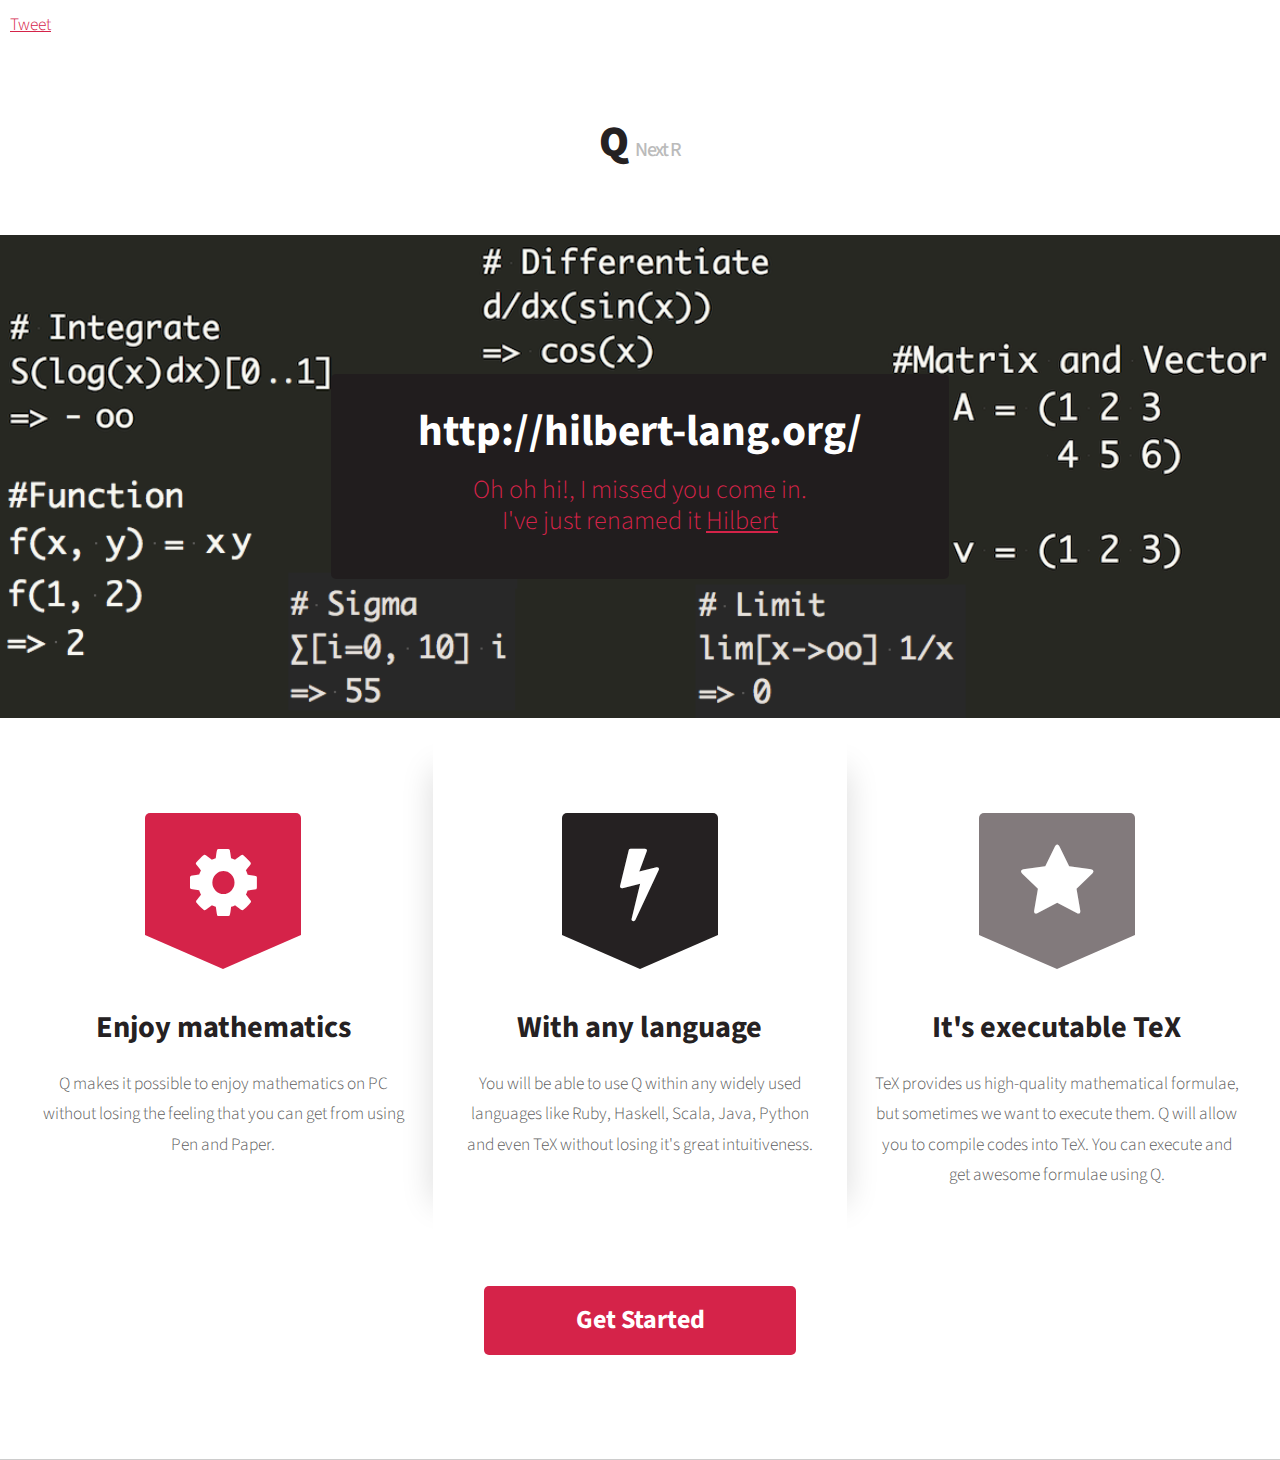
==== commit b0d800d5: "Update index.html" ====
--- a/index.html
+++ b/index.html
@@ -57,7 +57,7 @@
             <section id="banner">
               <header>
                 <h2><a href="http://hilbert-lang.org/">http://hilbert-lang.org/</a></h2>
-                <p>Oh oh hi!, I didn't you come in.</p>
+                <p>Oh oh hi!, I missed you come in.</p>
                 <p>I've just renamed it <a href="http://hilbert-lang.org/">Hilbert</a></p>
               </header>
             </section>
